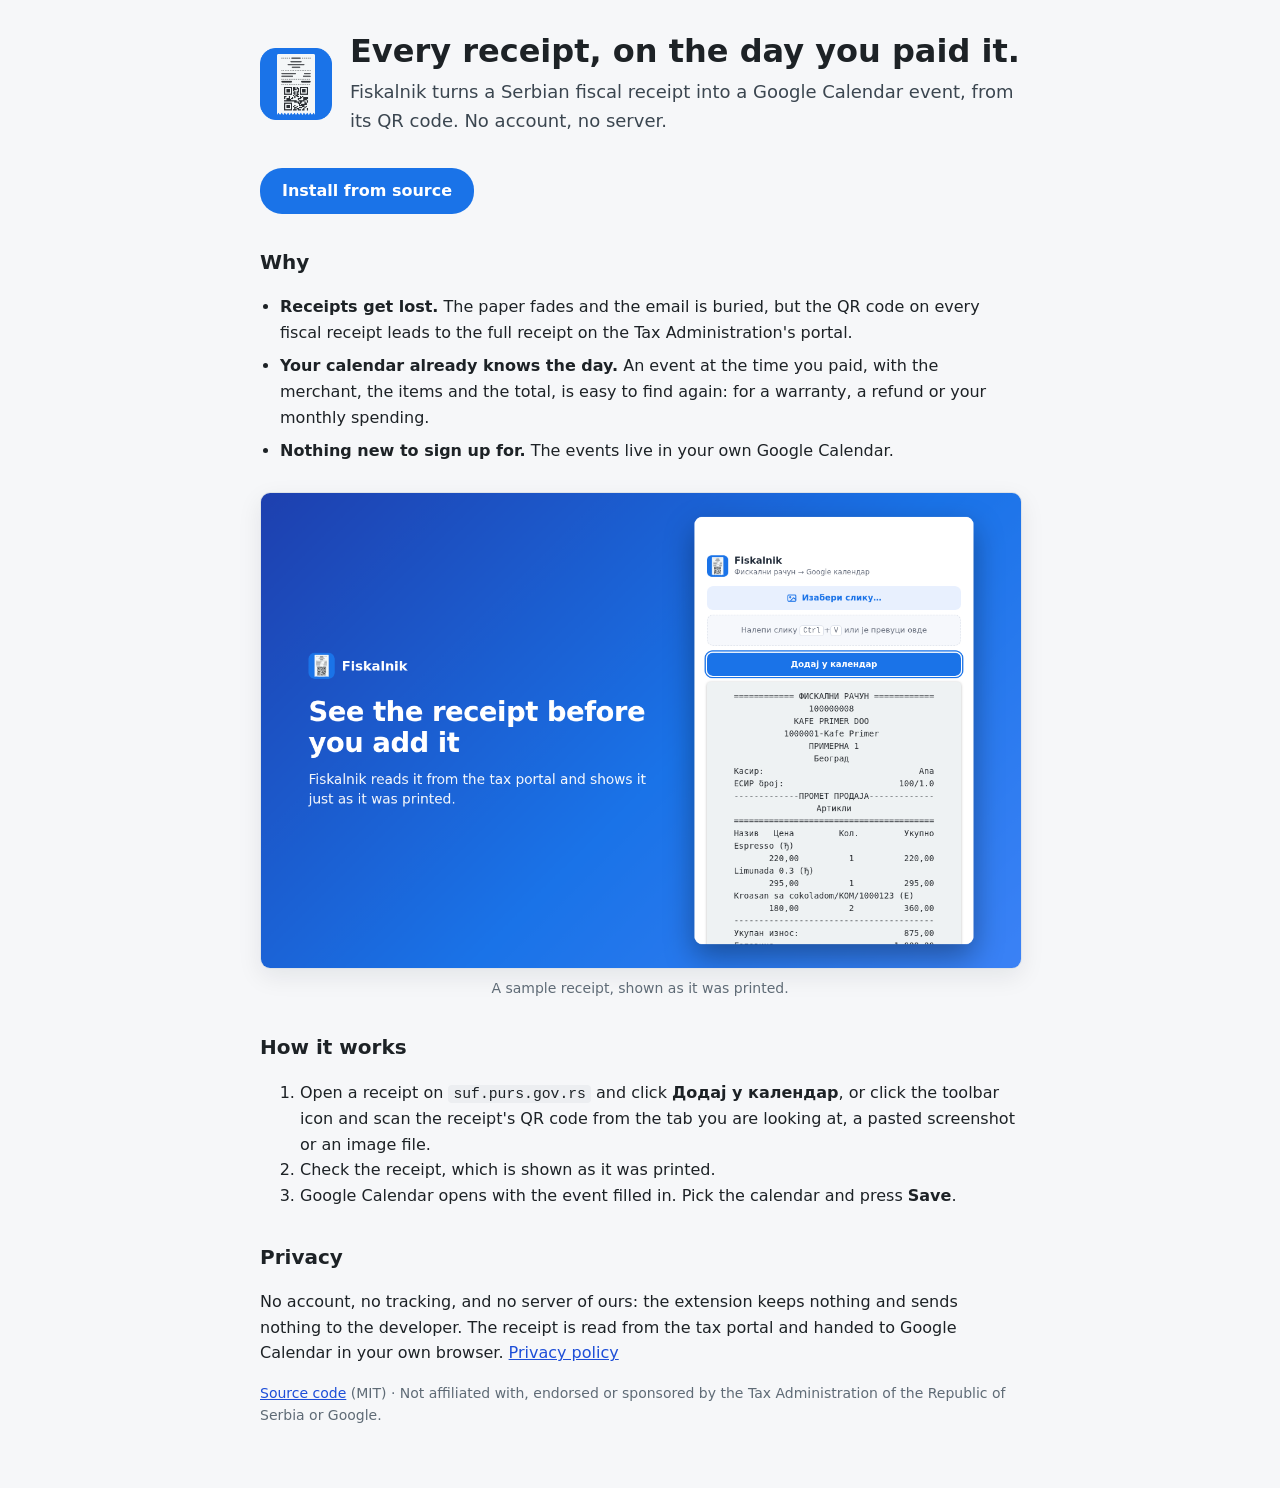
==== docs/index.html @ bea3a723 "Add Fiskalnik: Serbian fiscal receipts to Google Calendar Chrome extension (Manifest V3, no build st" ====
<!doctype html>
<html lang="en">
<head>
  <meta charset="utf-8">
  <meta name="viewport" content="width=device-width, initial-scale=1">
  <title>Fiskalnik</title>
  <meta name="description" content="Scan the QR code of a Serbian fiscal receipt and it becomes a Google Calendar event. Free Chrome extension, no account, no server.">
  <link rel="canonical" href="https://constantine2nd.github.io/chrome-fiskalnik/">
  <!-- link preview (LinkedIn, Slack, X, …); the image is rendered from store/og.html by scripts/screenshots.sh -->
  <meta property="og:type" content="website">
  <meta property="og:site_name" content="Fiskalnik">
  <meta property="og:url" content="https://constantine2nd.github.io/chrome-fiskalnik/">
  <meta property="og:title" content="Every receipt, on the day you paid it.">
  <meta property="og:description" content="Scan the QR code of a Serbian fiscal receipt and it becomes a Google Calendar event. Free Chrome extension, no account, no server.">
  <meta property="og:image" content="https://constantine2nd.github.io/chrome-fiskalnik/og-image.png">
  <meta property="og:image:width" content="1200">
  <meta property="og:image:height" content="627">
  <meta property="og:image:alt" content="Every receipt, on the day you paid it – a sample fiscal receipt shown in Fiskalnik">
  <meta name="twitter:card" content="summary_large_image">
  <link rel="icon" href="icon128.png">
  <link rel="stylesheet" href="site.css">
</head>
<body>
  <main>
    <header class="hero">
      <img src="icon128.png" alt="" width="72" height="72">
      <div>
        <h1>Every receipt, on the day you paid it.</h1>
        <p>Fiskalnik turns a Serbian fiscal receipt into a Google Calendar event, from its QR code. No account, no server.</p>
      </div>
    </header>

    <!-- after approval: replace with the Chrome Web Store link (store/CHECKLIST.md, step 8) -->
    <p><a class="button" href="https://github.com/constantine2nd/chrome-fiskalnik#install-developer-mode">Install from source</a></p>

    <h2>Why</h2>
    <ul class="why">
      <li><b>Receipts get lost.</b> The paper fades and the email is buried, but the QR code on every fiscal receipt
          leads to the full receipt on the Tax Administration's portal.</li>
      <li><b>Your calendar already knows the day.</b> An event at the time you paid, with the merchant, the items and
          the total, is easy to find again: for a warranty, a refund or your monthly spending.</li>
      <li><b>Nothing new to sign up for.</b> The events live in your own Google Calendar.</li>
    </ul>

    <figure class="shot">
      <img src="receipt.png" width="1280" height="800" loading="lazy"
           alt="Fiskalnik showing a sample fiscal receipt, with the Add to calendar button above it">
      <figcaption>A sample receipt, shown as it was printed.</figcaption>
    </figure>

    <h2>How it works</h2>
    <ol>
      <li>Open a receipt on <code>suf.purs.gov.rs</code> and click <b>Додај у календар</b>, or click the toolbar icon
          and scan the receipt's QR code from the tab you are looking at, a pasted screenshot or an image file.</li>
      <li>Check the receipt, which is shown as it was printed.</li>
      <li>Google Calendar opens with the event filled in. Pick the calendar and press <b>Save</b>.</li>
    </ol>

    <h2>Privacy</h2>
    <p>No account, no tracking, and no server of ours: the extension keeps nothing and sends nothing to the developer.
       The receipt is read from the tax portal and handed to Google Calendar in your own browser.
       <a href="privacy.html">Privacy policy</a></p>

    <p class="muted"><a href="https://github.com/constantine2nd/chrome-fiskalnik">Source code</a> (MIT) ·
       Not affiliated with, endorsed or sponsored by the Tax Administration of the Republic of Serbia or Google.</p>
  </main>
</body>
</html>
---- docs/site.css ----
:root { color-scheme: light; }
body { margin: 0; background: #f6f7f9; color: #1d2226; font: 16px/1.6 system-ui, -apple-system, "Segoe UI", Roboto, sans-serif; }
main { max-width: 760px; margin: 0 auto; padding: 32px 20px 48px; }
h1 { line-height: 1.2; margin: 0 0 8px; }
h2 { margin-top: 32px; font-size: 20px; }
a { color: #1d4ed8; }
code { background: #eceef1; padding: 1px 5px; border-radius: 4px; font-size: .92em; }
.muted { color: #5f6b76; font-size: 14px; }
.hero { display: flex; gap: 18px; align-items: center; }
.hero p { margin: 0; font-size: 18px; color: #3b4650; }
.button { display: inline-block; margin-top: 16px; padding: 10px 22px; border-radius: 22px; background: #1a73e8; color: #fff; font-weight: 600; text-decoration: none; }
@media (max-width: 520px) { .hero { flex-direction: column; align-items: flex-start; } }
.why { padding-left: 20px; }
.why li { margin: 8px 0; }
.shot { margin: 28px 0 8px; }
.shot img { display: block; width: 100%; height: auto; border-radius: 10px; border: 1px solid #dfe3e8; box-shadow: 0 8px 24px rgba(15, 23, 42, .08); }
.shot figcaption { margin-top: 8px; color: #5f6b76; font-size: 14px; text-align: center; }
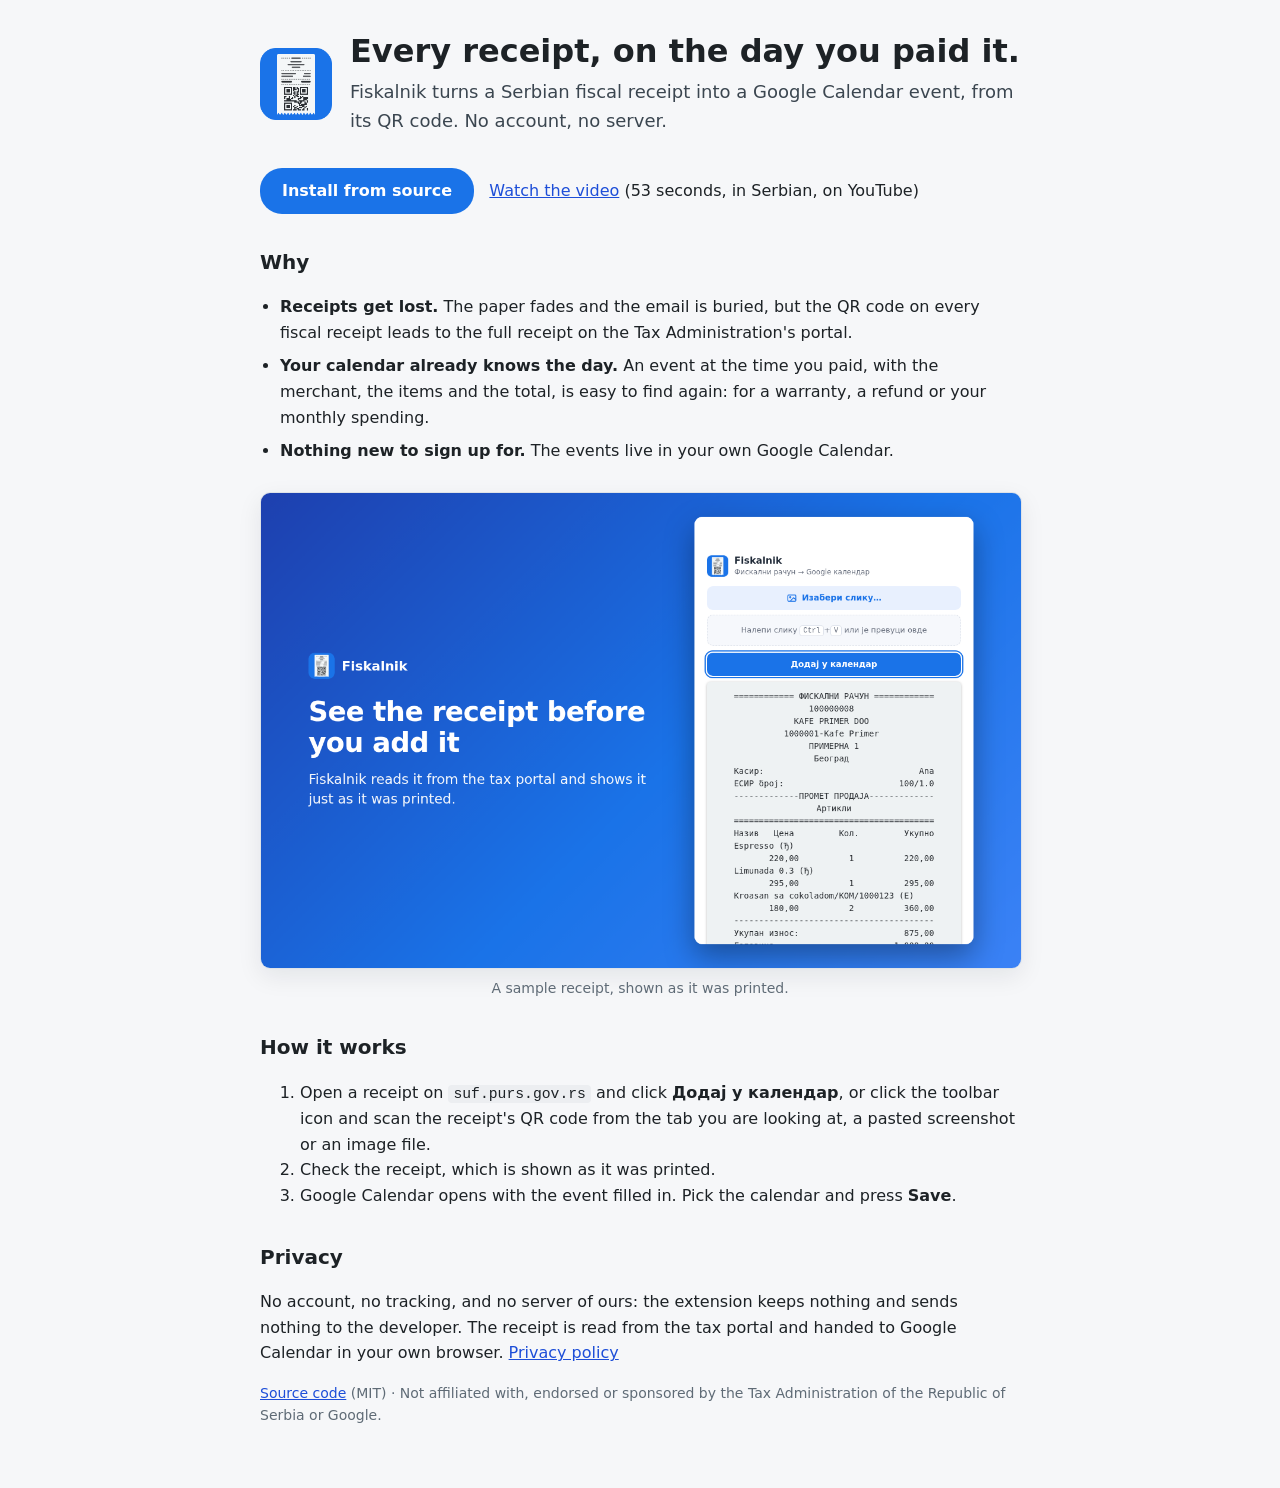
==== commit 4c477cef: "Link the demo video from the landing page, README and Firefox listing" ====
--- a/docs/index.html
+++ b/docs/index.html
@@ -4,15 +4,15 @@
   <meta charset="utf-8">
   <meta name="viewport" content="width=device-width, initial-scale=1">
   <title>Fiskalnik</title>
-  <meta name="description" content="Scan the QR code of a Serbian fiscal receipt and it becomes a Google Calendar event. Free Chrome extension, no account, no server.">
-  <link rel="canonical" href="https://constantine2nd.github.io/chrome-fiskalnik/">
+  <meta name="description" content="Scan the QR code of a Serbian fiscal receipt and it becomes a Google Calendar event. Free extension for Chrome and Firefox, no account, no server.">
+  <link rel="canonical" href="https://constantine2nd.github.io/fiskalnik/">
   <!-- link preview (LinkedIn, Slack, X, …); the image is rendered from store/og.html by scripts/screenshots.sh -->
   <meta property="og:type" content="website">
   <meta property="og:site_name" content="Fiskalnik">
-  <meta property="og:url" content="https://constantine2nd.github.io/chrome-fiskalnik/">
+  <meta property="og:url" content="https://constantine2nd.github.io/fiskalnik/">
   <meta property="og:title" content="Every receipt, on the day you paid it.">
   <meta property="og:description" content="Scan the QR code of a Serbian fiscal receipt and it becomes a Google Calendar event. Free Chrome extension, no account, no server.">
-  <meta property="og:image" content="https://constantine2nd.github.io/chrome-fiskalnik/og-image.png">
+  <meta property="og:image" content="https://constantine2nd.github.io/fiskalnik/og-image.png">
   <meta property="og:image:width" content="1200">
   <meta property="og:image:height" content="627">
   <meta property="og:image:alt" content="Every receipt, on the day you paid it – a sample fiscal receipt shown in Fiskalnik">
@@ -30,8 +30,9 @@
       </div>
     </header>
 
-    <!-- after approval: replace with the Chrome Web Store link (store/CHECKLIST.md, step 8) -->
-    <p><a class="button" href="https://github.com/constantine2nd/chrome-fiskalnik#install-developer-mode">Install from source</a></p>
+    <!-- after approval: replace with the store links (store/chrome/CHECKLIST.md, store/firefox/CHECKLIST.md) -->
+    <p><a class="button" href="https://github.com/constantine2nd/fiskalnik#install-developer-mode">Install from source</a>
+       &nbsp; <a href="https://youtu.be/oKifpZnskIk">Watch the video</a> (53 seconds, in Serbian, on YouTube)</p>
 
     <h2>Why</h2>
     <ul class="why">
@@ -61,7 +62,7 @@
        The receipt is read from the tax portal and handed to Google Calendar in your own browser.
        <a href="privacy.html">Privacy policy</a></p>
 
-    <p class="muted"><a href="https://github.com/constantine2nd/chrome-fiskalnik">Source code</a> (MIT) ·
+    <p class="muted"><a href="https://github.com/constantine2nd/fiskalnik">Source code</a> (MIT) ·
        Not affiliated with, endorsed or sponsored by the Tax Administration of the Republic of Serbia or Google.</p>
   </main>
 </body>
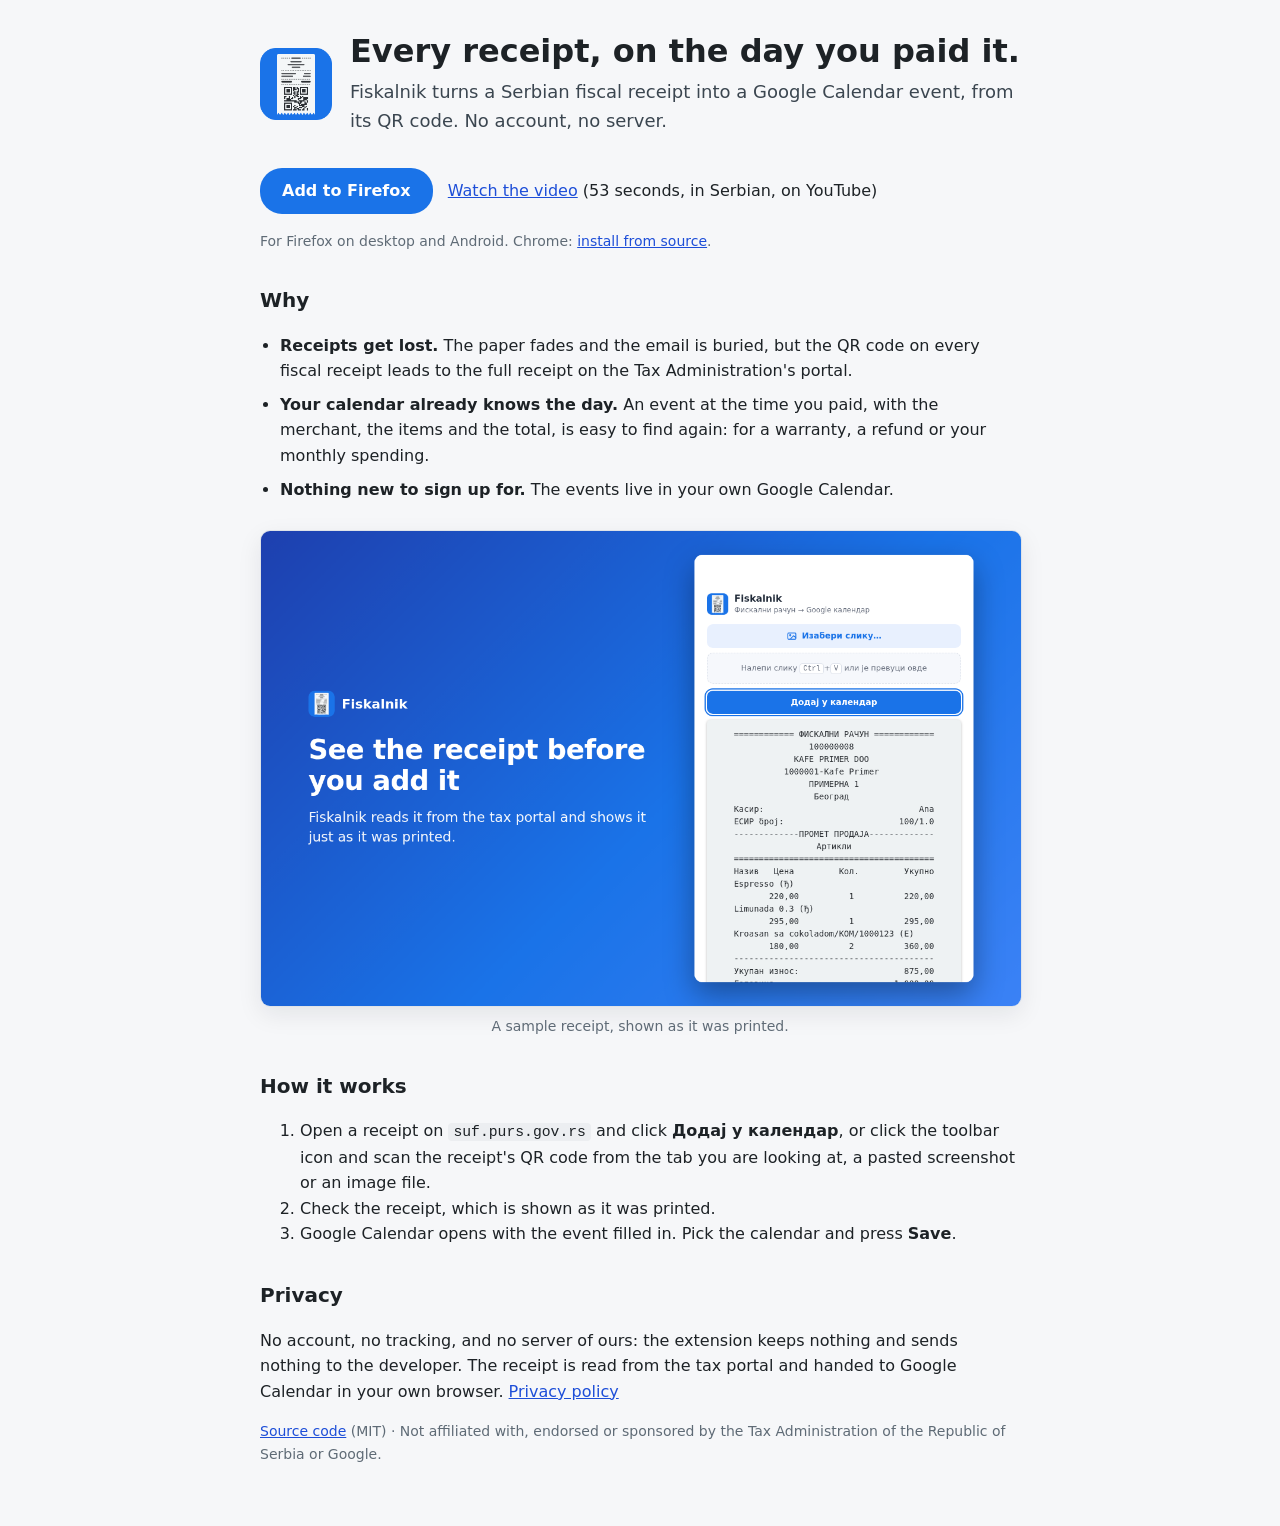
==== commit 31d7ab39: "Landing page and README: link the Firefox add-on listing" ====
--- a/docs/index.html
+++ b/docs/index.html
@@ -30,9 +30,11 @@
       </div>
     </header>
 
-    <!-- after approval: replace with the store links (store/chrome/CHECKLIST.md, store/firefox/CHECKLIST.md) -->
-    <p><a class="button" href="https://github.com/constantine2nd/fiskalnik#install-developer-mode">Install from source</a>
+    <!-- Chrome: after approval, add the Web Store link here (store/chrome/CHECKLIST.md) -->
+    <p><a class="button" href="https://addons.mozilla.org/firefox/addon/fiskalnik/">Add to Firefox</a>
        &nbsp; <a href="https://youtu.be/oKifpZnskIk">Watch the video</a> (53 seconds, in Serbian, on YouTube)</p>
+    <p class="muted">For Firefox on desktop and Android. Chrome:
+       <a href="https://github.com/constantine2nd/fiskalnik#install-developer-mode">install from source</a>.</p>
 
     <h2>Why</h2>
     <ul class="why">
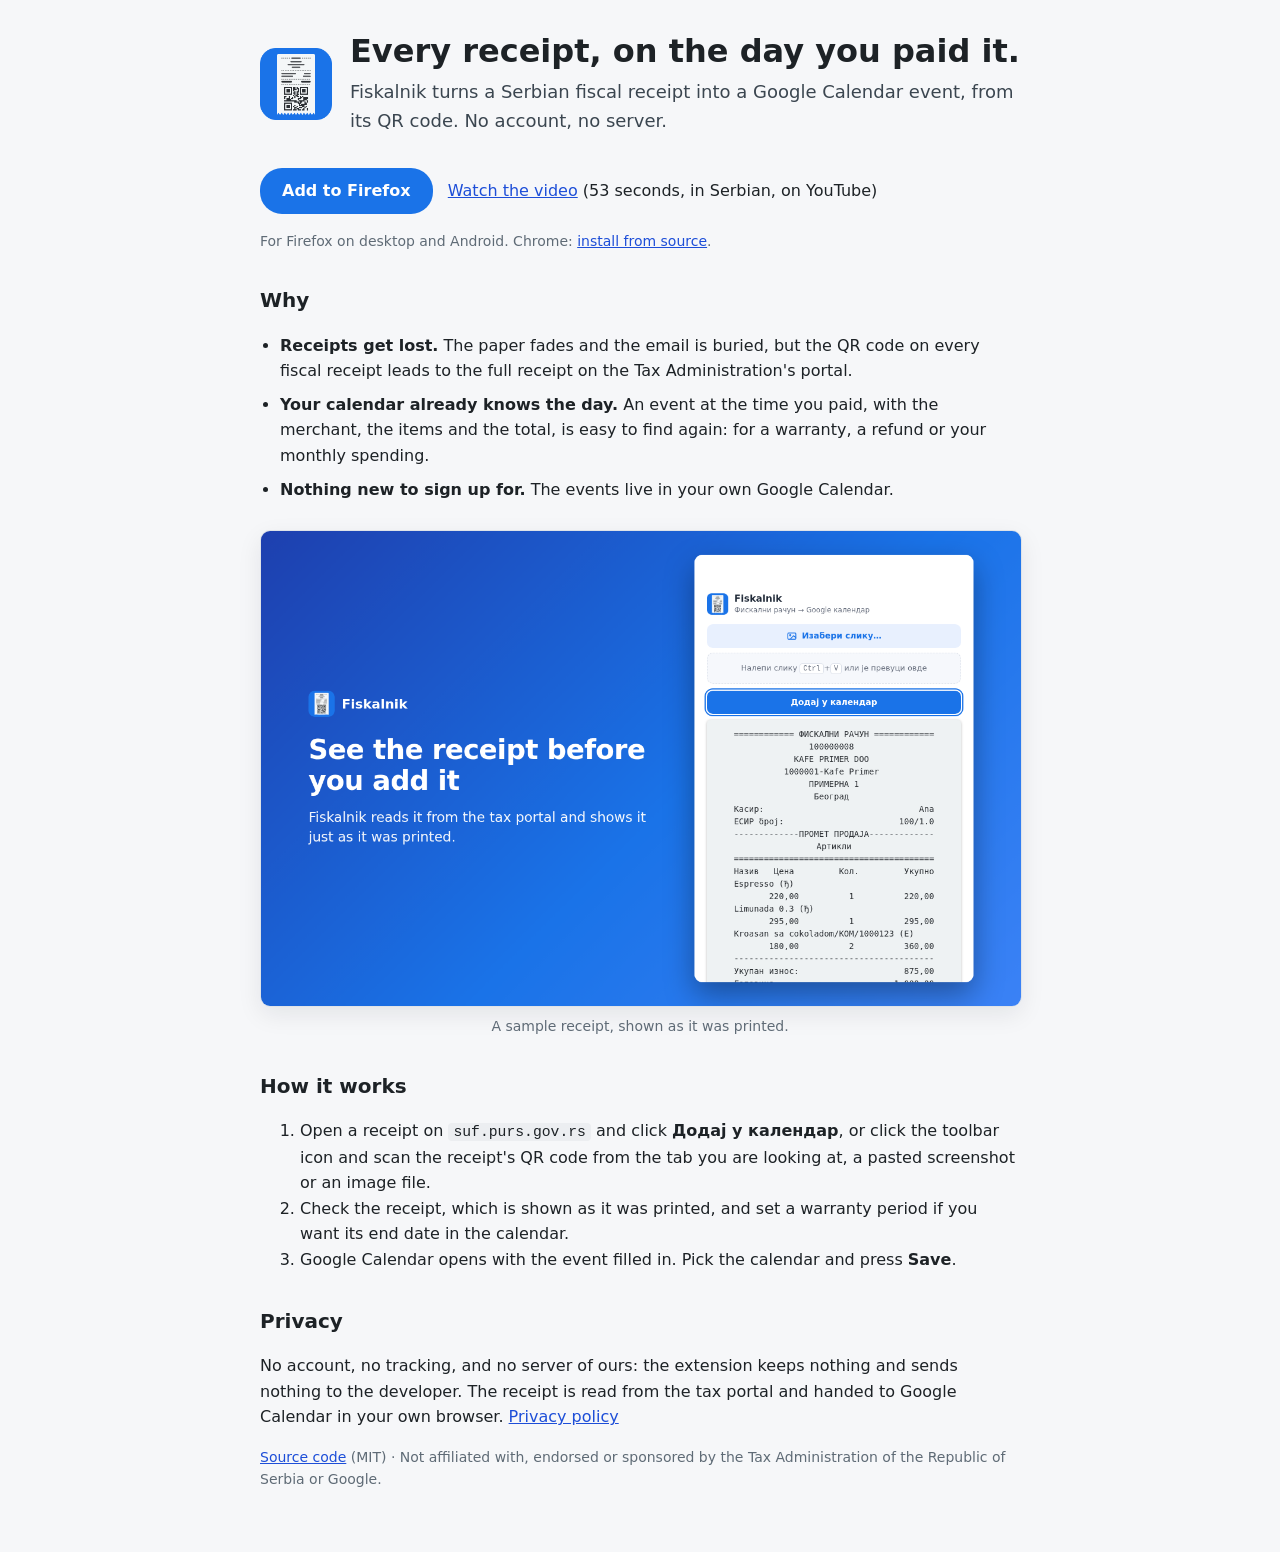
==== commit fd5de430: "Warranty period and end date for a receipt Optional warranty in the review step (presets 6/12/24/36 " ====
--- a/docs/index.html
+++ b/docs/index.html
@@ -55,7 +55,8 @@
     <ol>
       <li>Open a receipt on <code>suf.purs.gov.rs</code> and click <b>Додај у календар</b>, or click the toolbar icon
           and scan the receipt's QR code from the tab you are looking at, a pasted screenshot or an image file.</li>
-      <li>Check the receipt, which is shown as it was printed.</li>
+      <li>Check the receipt, which is shown as it was printed, and set a warranty period if you want its end date in
+          the calendar.</li>
       <li>Google Calendar opens with the event filled in. Pick the calendar and press <b>Save</b>.</li>
     </ol>
 
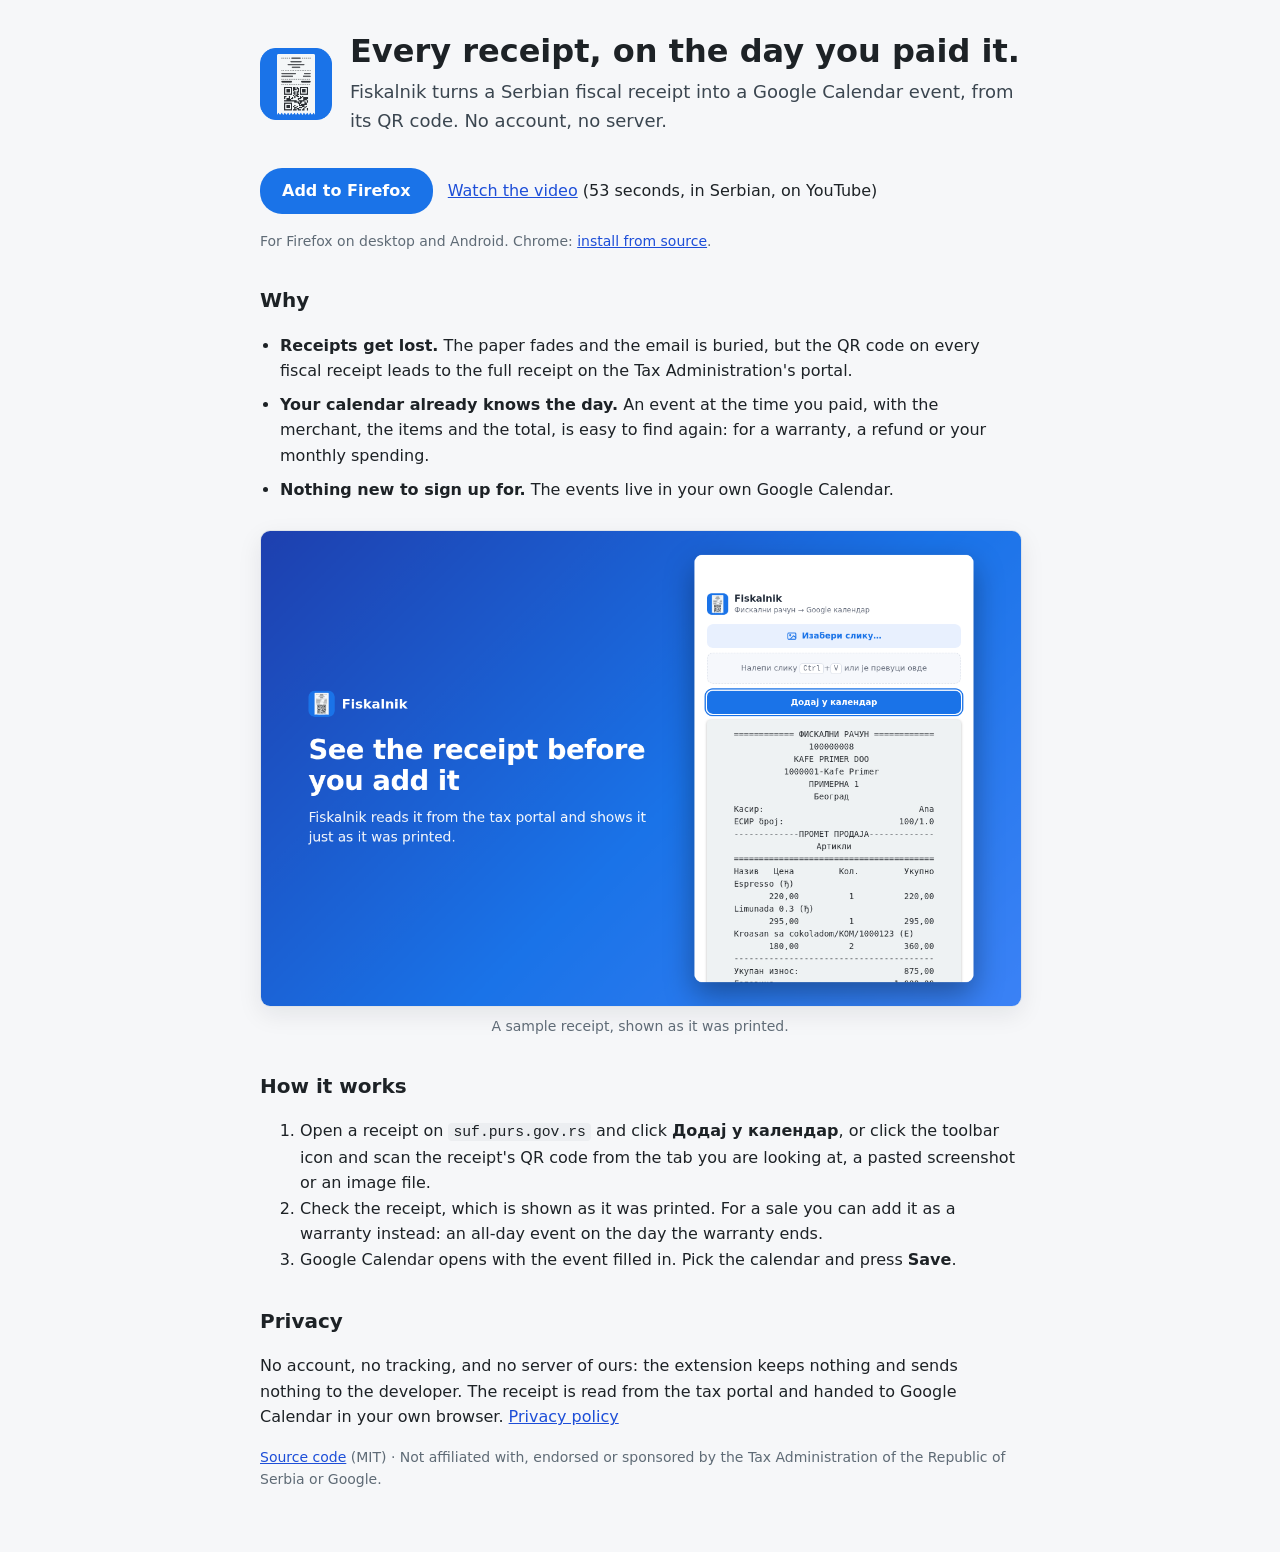
==== commit 41ae854b: "Рачун/Гаранција choice and one Додај у календар button For a sale the review step asks Додај као: Ра" ====
--- a/docs/index.html
+++ b/docs/index.html
@@ -55,8 +55,8 @@
     <ol>
       <li>Open a receipt on <code>suf.purs.gov.rs</code> and click <b>Додај у календар</b>, or click the toolbar icon
           and scan the receipt's QR code from the tab you are looking at, a pasted screenshot or an image file.</li>
-      <li>Check the receipt, which is shown as it was printed, and set a warranty period if you want its end date in
-          the calendar.</li>
+      <li>Check the receipt, which is shown as it was printed. For a sale you can add it as a warranty instead: an
+          all-day event on the day the warranty ends.</li>
       <li>Google Calendar opens with the event filled in. Pick the calendar and press <b>Save</b>.</li>
     </ol>
 
